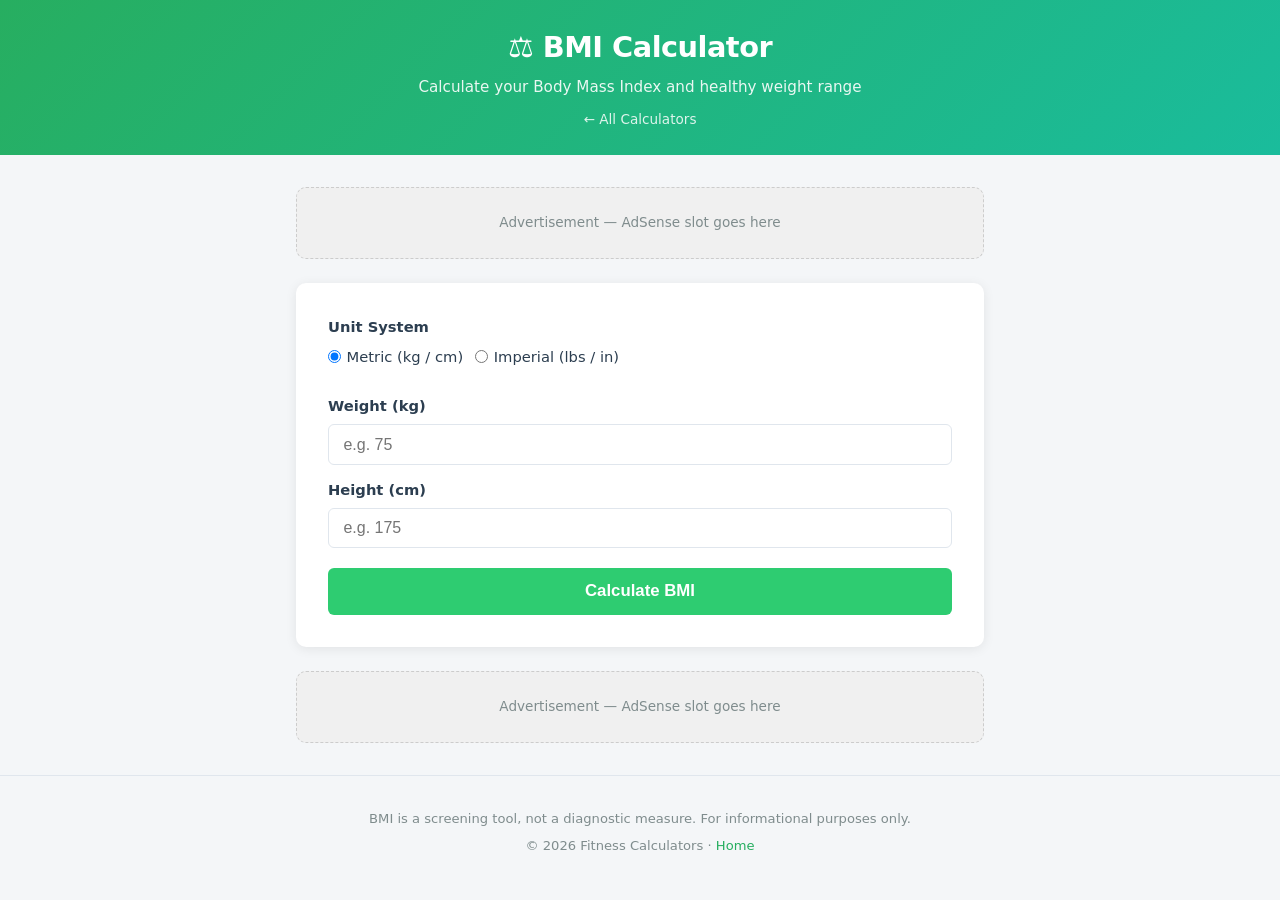
==== bmi.html @ 4537faa9 "Initial commit: 10 fitness calculators (TDEE, BMI, macros, body fat, etc.) Co-Authored-By: Claude So" ====
<!DOCTYPE html>
<html lang="en">
<head>
  <meta charset="UTF-8" />
  <meta name="viewport" content="width=device-width, initial-scale=1.0" />
  <title>BMI Calculator — Body Mass Index</title>
  <meta name="description" content="Calculate your Body Mass Index (BMI) and see which category you fall into — underweight, normal, overweight, or obese." />
  <link rel="stylesheet" href="style.css" />
  <style>
    .bmi-scale {
      display: flex;
      border-radius: 6px;
      overflow: hidden;
      height: 12px;
      margin: 1rem 0 0.4rem;
    }
    .bmi-scale div { flex: 1; }
    .bmi-scale .under   { background: #3498db; }
    .bmi-scale .normal  { background: var(--primary); }
    .bmi-scale .over    { background: #e67e22; }
    .bmi-scale .obese   { background: #e74c3c; }
    .bmi-labels {
      display: flex;
      font-size: 0.72rem;
      color: var(--text-muted);
      justify-content: space-between;
    }
    .category-badge {
      display: inline-block;
      padding: 0.3rem 0.9rem;
      border-radius: 20px;
      font-weight: 700;
      font-size: 0.9rem;
      margin-top: 0.6rem;
    }
  </style>
</head>
<body>

  <header>
    <h1>⚖️ BMI Calculator</h1>
    <p>Calculate your Body Mass Index and healthy weight range</p>
    <a class="home-link" href="index.html">← All Calculators</a>
  </header>

  <main>

    <div class="ad-slot">Advertisement — AdSense slot goes here</div>

    <div class="card">
      <div class="form-group">
        <label>Unit System</label>
        <div class="radio-group">
          <label><input type="radio" name="units" value="metric" checked /> Metric (kg / cm)</label>
          <label><input type="radio" name="units" value="imperial" /> Imperial (lbs / in)</label>
        </div>
      </div>

      <div class="form-group" id="metric-fields">
        <label for="weight-kg">Weight (kg)</label>
        <input type="number" id="weight-kg" placeholder="e.g. 75" min="20" max="400" />
        <label for="height-cm" style="margin-top:0.8rem;">Height (cm)</label>
        <input type="number" id="height-cm" placeholder="e.g. 175" min="100" max="250" />
      </div>

      <div class="form-group" id="imperial-fields" style="display:none;">
        <label for="weight-lbs">Weight (lbs)</label>
        <input type="number" id="weight-lbs" placeholder="e.g. 165" min="44" max="880" />
        <label for="height-in" style="margin-top:0.8rem;">Height (inches)</label>
        <input type="number" id="height-in" placeholder="e.g. 69" min="40" max="100" />
      </div>

      <button class="calc-btn" onclick="calculate()">Calculate BMI</button>

      <div class="result" id="result">
        <h2>Your BMI</h2>
        <div class="big-number" id="bmi-out">—</div>
        <div id="category-badge" class="category-badge">—</div>

        <div class="bmi-scale">
          <div class="under"></div>
          <div class="normal"></div>
          <div class="over"></div>
          <div class="obese"></div>
        </div>
        <div class="bmi-labels">
          <span>Underweight<br>&lt;18.5</span>
          <span style="text-align:center;">Normal<br>18.5–24.9</span>
          <span style="text-align:center;">Overweight<br>25–29.9</span>
          <span style="text-align:right;">Obese<br>30+</span>
        </div>

        <div class="result-grid" style="margin-top:1.2rem;">
          <div class="result-item">
            <div class="label">Healthy Weight Range</div>
            <div class="value" id="healthy-range" style="font-size:1.1rem;">—</div>
            <div class="label" id="healthy-unit">kg</div>
          </div>
          <div class="result-item">
            <div class="label">Your BMI</div>
            <div class="value" id="bmi-repeat">—</div>
            <div class="label">kg/m²</div>
          </div>
        </div>
      </div>
    </div>

    <div class="ad-slot">Advertisement — AdSense slot goes here</div>

  </main>

  <footer>
    <p>BMI is a screening tool, not a diagnostic measure. For informational purposes only.</p>
    <p style="margin-top:0.4rem;">© 2026 Fitness Calculators · <a href="index.html">Home</a></p>
  </footer>

  <script>
    document.querySelectorAll('input[name="units"]').forEach(r => {
      r.addEventListener('change', () => {
        const imp = r.value === 'imperial';
        document.getElementById('metric-fields').style.display = imp ? 'none' : '';
        document.getElementById('imperial-fields').style.display = imp ? '' : 'none';
      });
    });

    function calculate() {
      const units = document.querySelector('input[name="units"]:checked').value;
      let kg, cm;
      if (units === 'metric') {
        kg = parseFloat(document.getElementById('weight-kg').value);
        cm = parseFloat(document.getElementById('height-cm').value);
      } else {
        kg = parseFloat(document.getElementById('weight-lbs').value) * 0.453592;
        cm = parseFloat(document.getElementById('height-in').value) * 2.54;
      }

      if (!kg || !cm || kg <= 0 || cm <= 0) {
        alert('Please enter valid weight and height.');
        return;
      }

      const hM = cm / 100;
      const bmi = kg / (hM * hM);

      let category, color;
      if (bmi < 18.5)      { category = 'Underweight'; color = '#3498db'; }
      else if (bmi < 25)   { category = 'Normal Weight'; color = '#27ae60'; }
      else if (bmi < 30)   { category = 'Overweight'; color = '#e67e22'; }
      else                 { category = 'Obese'; color = '#e74c3c'; }

      // Healthy weight range for this height
      const minKg = 18.5 * hM * hM;
      const maxKg = 24.9 * hM * hM;

      let rangeText, unitLabel;
      if (units === 'metric') {
        rangeText = minKg.toFixed(1) + ' – ' + maxKg.toFixed(1);
        unitLabel = 'kg';
      } else {
        rangeText = (minKg * 2.20462).toFixed(1) + ' – ' + (maxKg * 2.20462).toFixed(1);
        unitLabel = 'lbs';
      }

      document.getElementById('bmi-out').textContent = bmi.toFixed(1);
      document.getElementById('bmi-repeat').textContent = bmi.toFixed(1);

      const badge = document.getElementById('category-badge');
      badge.textContent = category;
      badge.style.background = color + '22';
      badge.style.color = color;

      document.getElementById('healthy-range').textContent = rangeText;
      document.getElementById('healthy-unit').textContent = unitLabel;
      document.getElementById('result').classList.add('show');
    }
  </script>

</body>
</html>
---- style.css ----
/* ===== RESET & BASE ===== */
*, *::before, *::after {
  box-sizing: border-box;
  margin: 0;
  padding: 0;
}

:root {
  --primary: #2ecc71;
  --primary-dark: #27ae60;
  --accent: #1abc9c;
  --bg: #f4f6f8;
  --surface: #ffffff;
  --text: #2c3e50;
  --text-muted: #7f8c8d;
  --border: #e0e6ed;
  --shadow: 0 2px 12px rgba(0, 0, 0, 0.08);
  --radius: 10px;
  --max-width: 720px;
}

body {
  font-family: 'Segoe UI', system-ui, -apple-system, sans-serif;
  background: var(--bg);
  color: var(--text);
  line-height: 1.6;
  min-height: 100vh;
}

/* ===== HEADER ===== */
header {
  background: linear-gradient(135deg, var(--primary-dark), var(--accent));
  color: #fff;
  padding: 1.5rem 1rem;
  text-align: center;
}

header h1 {
  font-size: 1.8rem;
  font-weight: 700;
  letter-spacing: -0.5px;
}

header p {
  margin-top: 0.3rem;
  opacity: 0.9;
  font-size: 0.95rem;
}

header a.home-link {
  display: inline-block;
  margin-top: 0.6rem;
  color: rgba(255,255,255,0.85);
  font-size: 0.85rem;
  text-decoration: none;
}

header a.home-link:hover {
  color: #fff;
  text-decoration: underline;
}

/* ===== MAIN LAYOUT ===== */
main {
  max-width: var(--max-width);
  margin: 2rem auto;
  padding: 0 1rem;
}

/* ===== CARD ===== */
.card {
  background: var(--surface);
  border-radius: var(--radius);
  box-shadow: var(--shadow);
  padding: 2rem;
  margin-bottom: 1.5rem;
}

/* ===== FORM ELEMENTS ===== */
.form-group {
  margin-bottom: 1.2rem;
}

label {
  display: block;
  font-weight: 600;
  margin-bottom: 0.4rem;
  font-size: 0.92rem;
  color: var(--text);
}

input[type="number"],
input[type="text"],
select {
  width: 100%;
  padding: 0.65rem 0.9rem;
  border: 1.5px solid var(--border);
  border-radius: 6px;
  font-size: 1rem;
  color: var(--text);
  background: #fff;
  transition: border-color 0.2s;
}

input[type="number"]:focus,
input[type="text"]:focus,
select:focus {
  outline: none;
  border-color: var(--primary);
}

/* ===== RADIO / TOGGLE ===== */
.radio-group {
  display: flex;
  gap: 0.75rem;
  flex-wrap: wrap;
}

.radio-group label {
  font-weight: 400;
  display: flex;
  align-items: center;
  gap: 0.35rem;
  cursor: pointer;
}

/* ===== BUTTON ===== */
button.calc-btn {
  display: block;
  width: 100%;
  padding: 0.85rem;
  background: var(--primary);
  color: #fff;
  border: none;
  border-radius: 6px;
  font-size: 1.05rem;
  font-weight: 700;
  cursor: pointer;
  transition: background 0.2s;
  margin-top: 0.5rem;
}

button.calc-btn:hover {
  background: var(--primary-dark);
}

/* ===== RESULT BOX ===== */
.result {
  display: none;
  background: linear-gradient(135deg, #eafaf1, #d5f5e3);
  border-left: 4px solid var(--primary);
  border-radius: var(--radius);
  padding: 1.4rem 1.6rem;
  margin-top: 1.5rem;
}

.result.show {
  display: block;
}

.result h2 {
  font-size: 1rem;
  color: var(--text-muted);
  margin-bottom: 0.5rem;
  font-weight: 600;
  text-transform: uppercase;
  letter-spacing: 0.05em;
}

.result .big-number {
  font-size: 2.4rem;
  font-weight: 800;
  color: var(--primary-dark);
  line-height: 1.1;
}

.result .sub {
  font-size: 0.9rem;
  color: var(--text-muted);
  margin-top: 0.4rem;
}

.result-grid {
  display: grid;
  grid-template-columns: repeat(auto-fit, minmax(140px, 1fr));
  gap: 1rem;
  margin-top: 0.75rem;
}

.result-item {
  text-align: center;
  background: #fff;
  border-radius: 8px;
  padding: 0.9rem 0.5rem;
}

.result-item .label {
  font-size: 0.78rem;
  color: var(--text-muted);
  text-transform: uppercase;
  letter-spacing: 0.06em;
}

.result-item .value {
  font-size: 1.5rem;
  font-weight: 800;
  color: var(--primary-dark);
}

/* ===== AD PLACEHOLDER ===== */
.ad-slot {
  background: #f0f0f0;
  border: 1px dashed #ccc;
  border-radius: var(--radius);
  text-align: center;
  padding: 1.5rem;
  color: var(--text-muted);
  font-size: 0.85rem;
  margin-bottom: 1.5rem;
}

/* ===== HOMEPAGE GRID ===== */
.calc-grid {
  display: grid;
  grid-template-columns: repeat(auto-fill, minmax(200px, 1fr));
  gap: 1.2rem;
  margin-top: 1.5rem;
}

.calc-card {
  background: var(--surface);
  border-radius: var(--radius);
  box-shadow: var(--shadow);
  padding: 1.4rem 1.2rem;
  text-align: center;
  text-decoration: none;
  color: var(--text);
  transition: transform 0.15s, box-shadow 0.15s;
  border-top: 3px solid var(--primary);
}

.calc-card:hover {
  transform: translateY(-3px);
  box-shadow: 0 6px 20px rgba(0,0,0,0.12);
}

.calc-card .icon {
  font-size: 2.2rem;
  margin-bottom: 0.6rem;
}

.calc-card h2 {
  font-size: 0.95rem;
  font-weight: 700;
}

.calc-card p {
  font-size: 0.8rem;
  color: var(--text-muted);
  margin-top: 0.3rem;
}

/* ===== FOOTER ===== */
footer {
  text-align: center;
  padding: 2rem 1rem;
  font-size: 0.82rem;
  color: var(--text-muted);
  border-top: 1px solid var(--border);
  margin-top: 2rem;
}

footer a {
  color: var(--primary-dark);
  text-decoration: none;
}

footer a:hover {
  text-decoration: underline;
}

/* ===== RESPONSIVE ===== */
@media (max-width: 480px) {
  header h1 { font-size: 1.4rem; }
  .card { padding: 1.3rem; }
  .result .big-number { font-size: 1.9rem; }
}
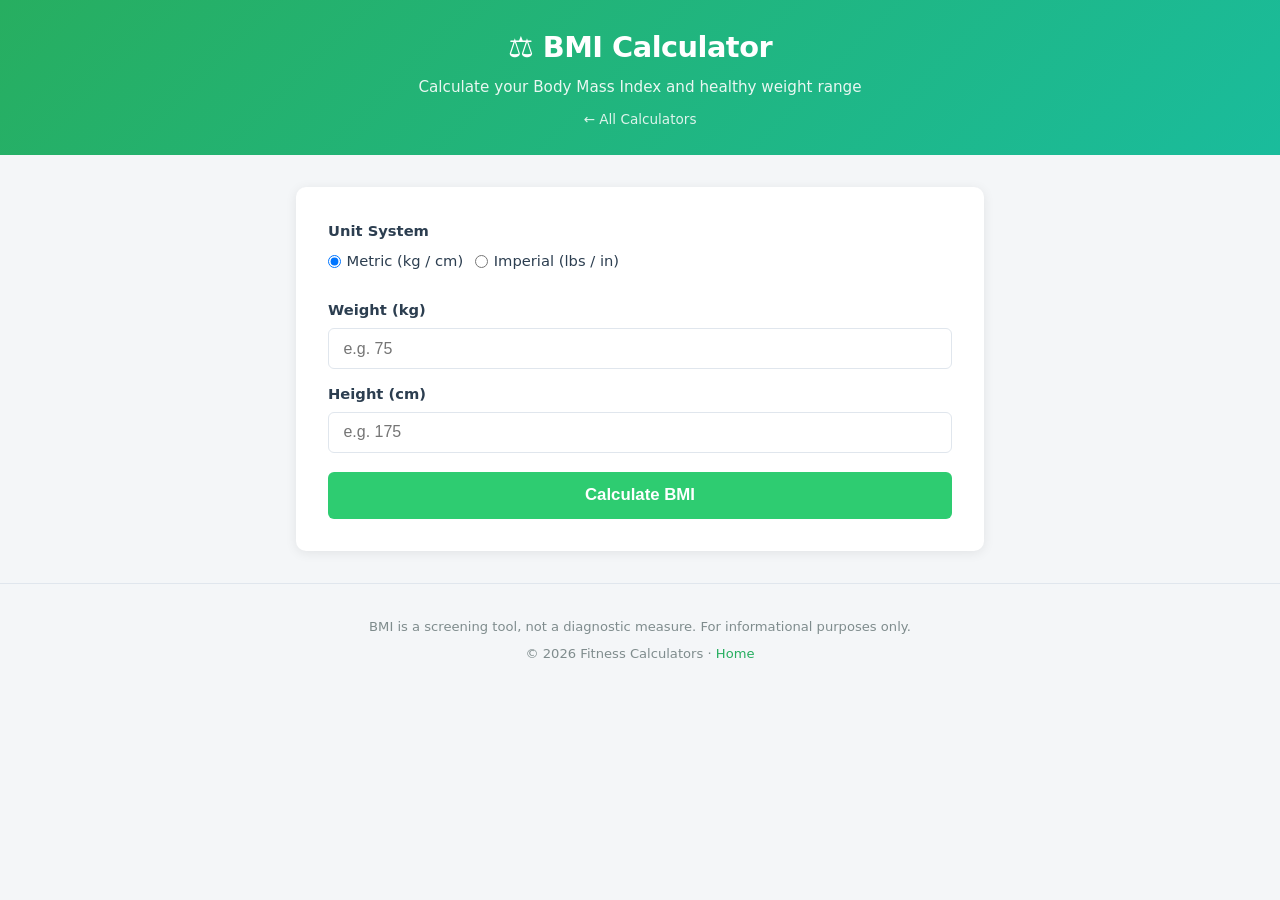
==== commit acc4e140: "Remove ad slot placeholder divs from all pages Co-Authored-By: Claude Sonnet 4.6 <noreply@anthropic." ====
--- a/bmi.html
+++ b/bmi.html
@@ -6,6 +6,7 @@
   <title>BMI Calculator — Body Mass Index</title>
   <meta name="description" content="Calculate your Body Mass Index (BMI) and see which category you fall into — underweight, normal, overweight, or obese." />
   <link rel="stylesheet" href="style.css" />
+  <script async src="https://pagead2.googlesyndication.com/pagead/js/adsbygoogle.js?client=ca-pub-2884063454198300" crossorigin="anonymous"></script>
   <style>
     .bmi-scale {
       display: flex;
@@ -45,7 +46,6 @@
 
   <main>
 
-    <div class="ad-slot">Advertisement — AdSense slot goes here</div>
 
     <div class="card">
       <div class="form-group">
@@ -105,7 +105,6 @@
       </div>
     </div>
 
-    <div class="ad-slot">Advertisement — AdSense slot goes here</div>
 
   </main>
 
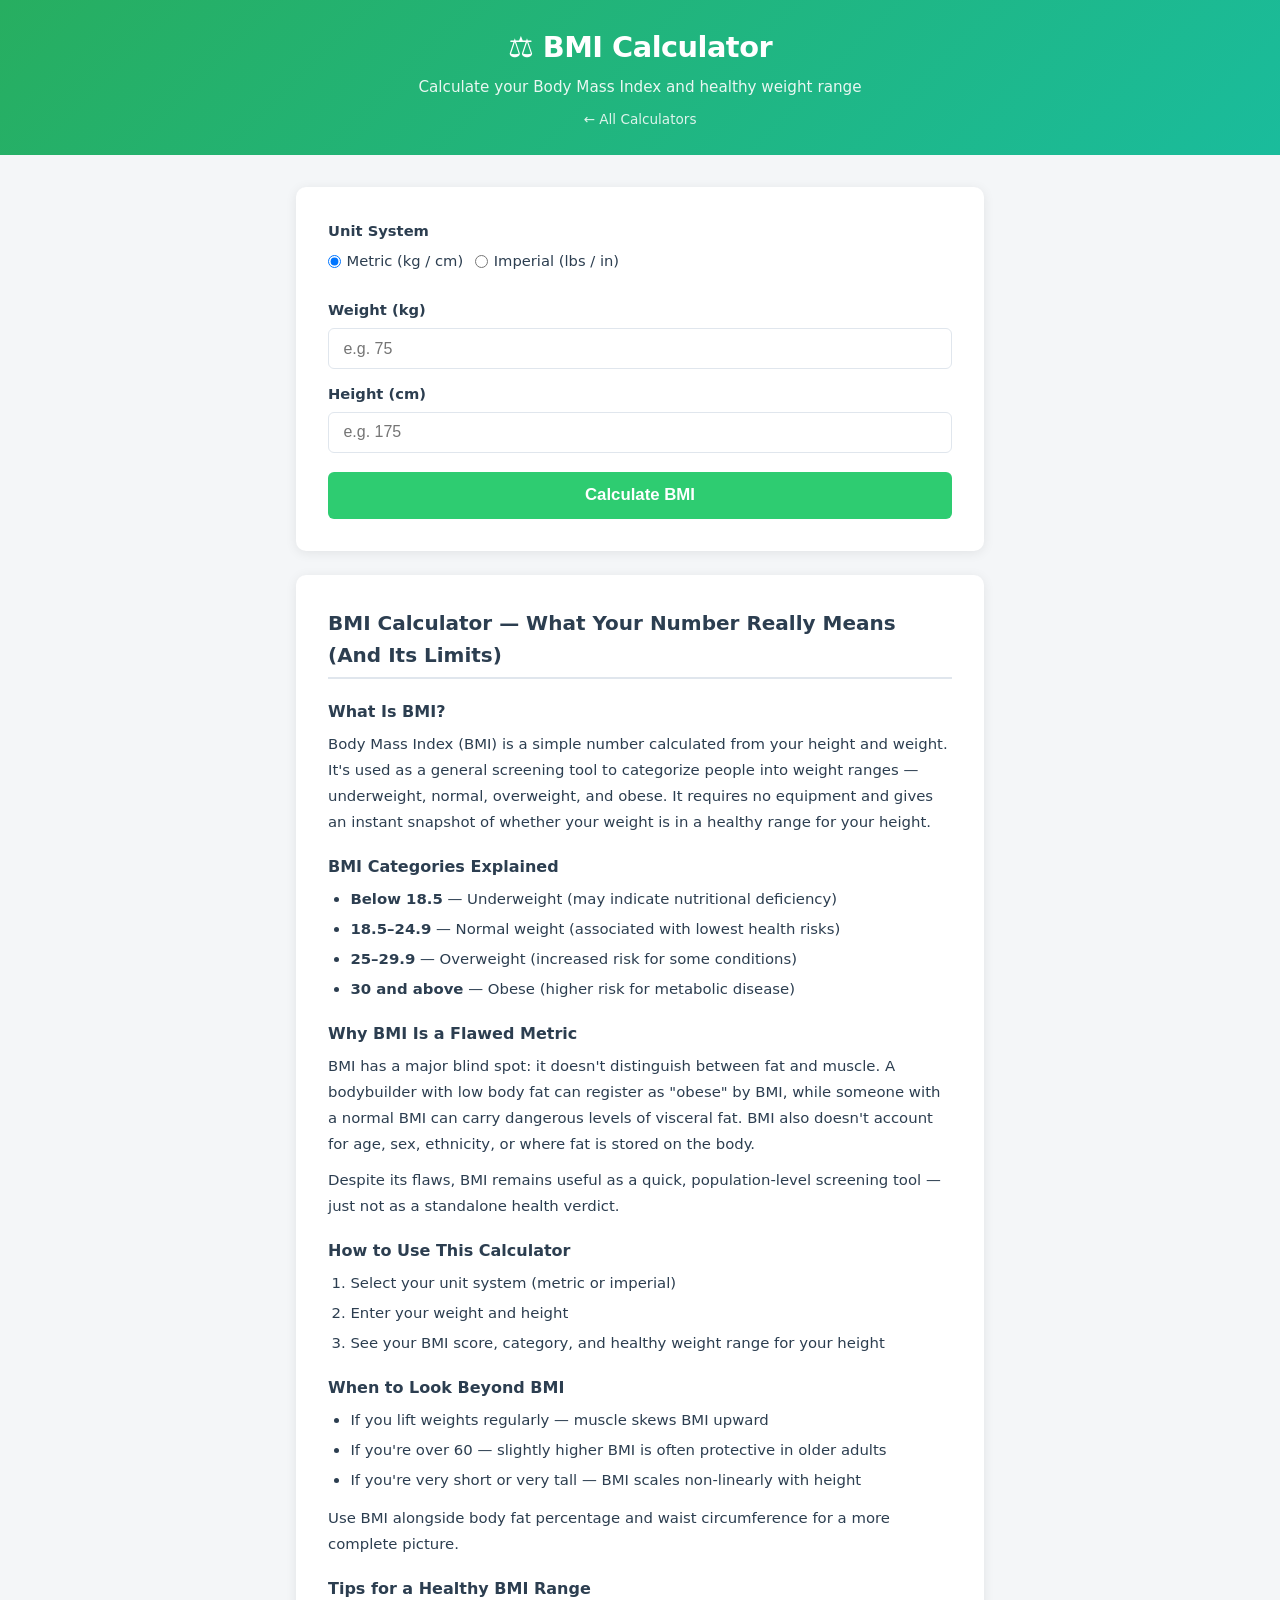
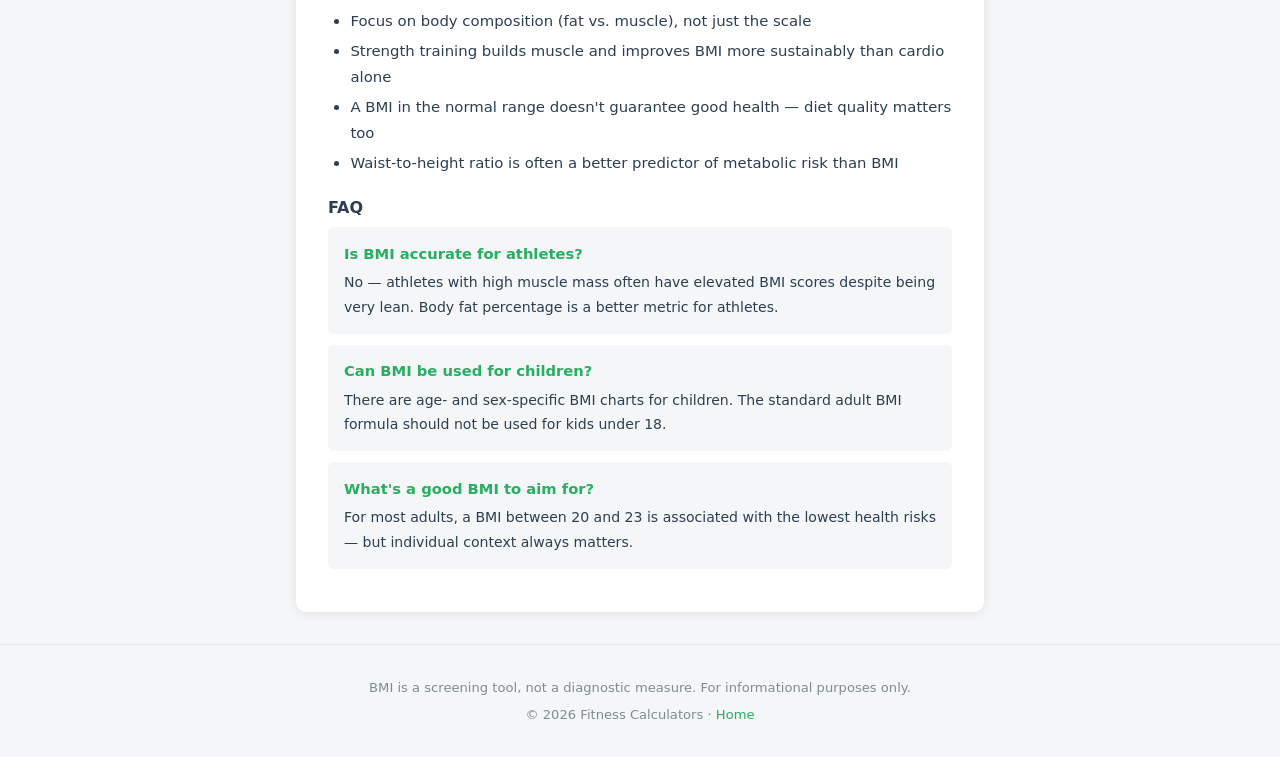
==== commit 7f525e6e: "Add SEO description sections to all 10 calculator pages Co-Authored-By: Claude Sonnet 4.6 <noreply@a" ====
--- a/bmi.html
+++ b/bmi.html
@@ -106,6 +106,62 @@
     </div>
 
 
+    <div class="seo-section">
+      <h2>BMI Calculator — What Your Number Really Means (And Its Limits)</h2>
+
+      <h3>What Is BMI?</h3>
+      <p>Body Mass Index (BMI) is a simple number calculated from your height and weight. It's used as a general screening tool to categorize people into weight ranges — underweight, normal, overweight, and obese. It requires no equipment and gives an instant snapshot of whether your weight is in a healthy range for your height.</p>
+
+      <h3>BMI Categories Explained</h3>
+      <ul>
+        <li><strong>Below 18.5</strong> — Underweight (may indicate nutritional deficiency)</li>
+        <li><strong>18.5–24.9</strong> — Normal weight (associated with lowest health risks)</li>
+        <li><strong>25–29.9</strong> — Overweight (increased risk for some conditions)</li>
+        <li><strong>30 and above</strong> — Obese (higher risk for metabolic disease)</li>
+      </ul>
+
+      <h3>Why BMI Is a Flawed Metric</h3>
+      <p>BMI has a major blind spot: it doesn't distinguish between fat and muscle. A bodybuilder with low body fat can register as "obese" by BMI, while someone with a normal BMI can carry dangerous levels of visceral fat. BMI also doesn't account for age, sex, ethnicity, or where fat is stored on the body.</p>
+      <p>Despite its flaws, BMI remains useful as a quick, population-level screening tool — just not as a standalone health verdict.</p>
+
+      <h3>How to Use This Calculator</h3>
+      <ol>
+        <li>Select your unit system (metric or imperial)</li>
+        <li>Enter your weight and height</li>
+        <li>See your BMI score, category, and healthy weight range for your height</li>
+      </ol>
+
+      <h3>When to Look Beyond BMI</h3>
+      <ul>
+        <li>If you lift weights regularly — muscle skews BMI upward</li>
+        <li>If you're over 60 — slightly higher BMI is often protective in older adults</li>
+        <li>If you're very short or very tall — BMI scales non-linearly with height</li>
+      </ul>
+      <p>Use BMI alongside body fat percentage and waist circumference for a more complete picture.</p>
+
+      <h3>Tips for a Healthy BMI Range</h3>
+      <ul>
+        <li>Focus on body composition (fat vs. muscle), not just the scale</li>
+        <li>Strength training builds muscle and improves BMI more sustainably than cardio alone</li>
+        <li>A BMI in the normal range doesn't guarantee good health — diet quality matters too</li>
+        <li>Waist-to-height ratio is often a better predictor of metabolic risk than BMI</li>
+      </ul>
+
+      <h3>FAQ</h3>
+      <div class="faq-item">
+        <strong>Is BMI accurate for athletes?</strong>
+        <p>No — athletes with high muscle mass often have elevated BMI scores despite being very lean. Body fat percentage is a better metric for athletes.</p>
+      </div>
+      <div class="faq-item">
+        <strong>Can BMI be used for children?</strong>
+        <p>There are age- and sex-specific BMI charts for children. The standard adult BMI formula should not be used for kids under 18.</p>
+      </div>
+      <div class="faq-item">
+        <strong>What's a good BMI to aim for?</strong>
+        <p>For most adults, a BMI between 20 and 23 is associated with the lowest health risks — but individual context always matters.</p>
+      </div>
+    </div>
+
   </main>
 
   <footer>
--- a/style.css
+++ b/style.css
@@ -279,6 +279,70 @@
   text-decoration: underline;
 }
 
+/* ===== SEO CONTENT SECTION ===== */
+.seo-section {
+  background: var(--surface);
+  border-radius: var(--radius);
+  box-shadow: var(--shadow);
+  padding: 2rem;
+  margin-bottom: 1.5rem;
+}
+
+.seo-section h2 {
+  font-size: 1.25rem;
+  font-weight: 700;
+  color: var(--text);
+  margin-top: 1.6rem;
+  margin-bottom: 0.6rem;
+  padding-bottom: 0.4rem;
+  border-bottom: 2px solid var(--border);
+}
+
+.seo-section h2:first-child { margin-top: 0; }
+
+.seo-section h3 {
+  font-size: 1rem;
+  font-weight: 700;
+  color: var(--text);
+  margin-top: 1.2rem;
+  margin-bottom: 0.4rem;
+}
+
+.seo-section p {
+  font-size: 0.93rem;
+  line-height: 1.75;
+  color: var(--text);
+  margin-bottom: 0.6rem;
+}
+
+.seo-section ul,
+.seo-section ol {
+  padding-left: 1.4rem;
+  margin-bottom: 0.7rem;
+}
+
+.seo-section li {
+  font-size: 0.93rem;
+  line-height: 1.75;
+  margin-bottom: 0.25rem;
+}
+
+.seo-section .faq-item {
+  background: var(--bg);
+  border-radius: 6px;
+  padding: 0.9rem 1rem;
+  margin-bottom: 0.7rem;
+}
+
+.seo-section .faq-item strong {
+  display: block;
+  font-size: 0.92rem;
+  color: var(--primary-dark);
+  margin-bottom: 0.3rem;
+}
+
+.seo-section .faq-item p { margin-bottom: 0; font-size: 0.88rem; }
+
 /* ===== RESPONSIVE ===== */
 @media (max-width: 480px) {
   header h1 { font-size: 1.4rem; }
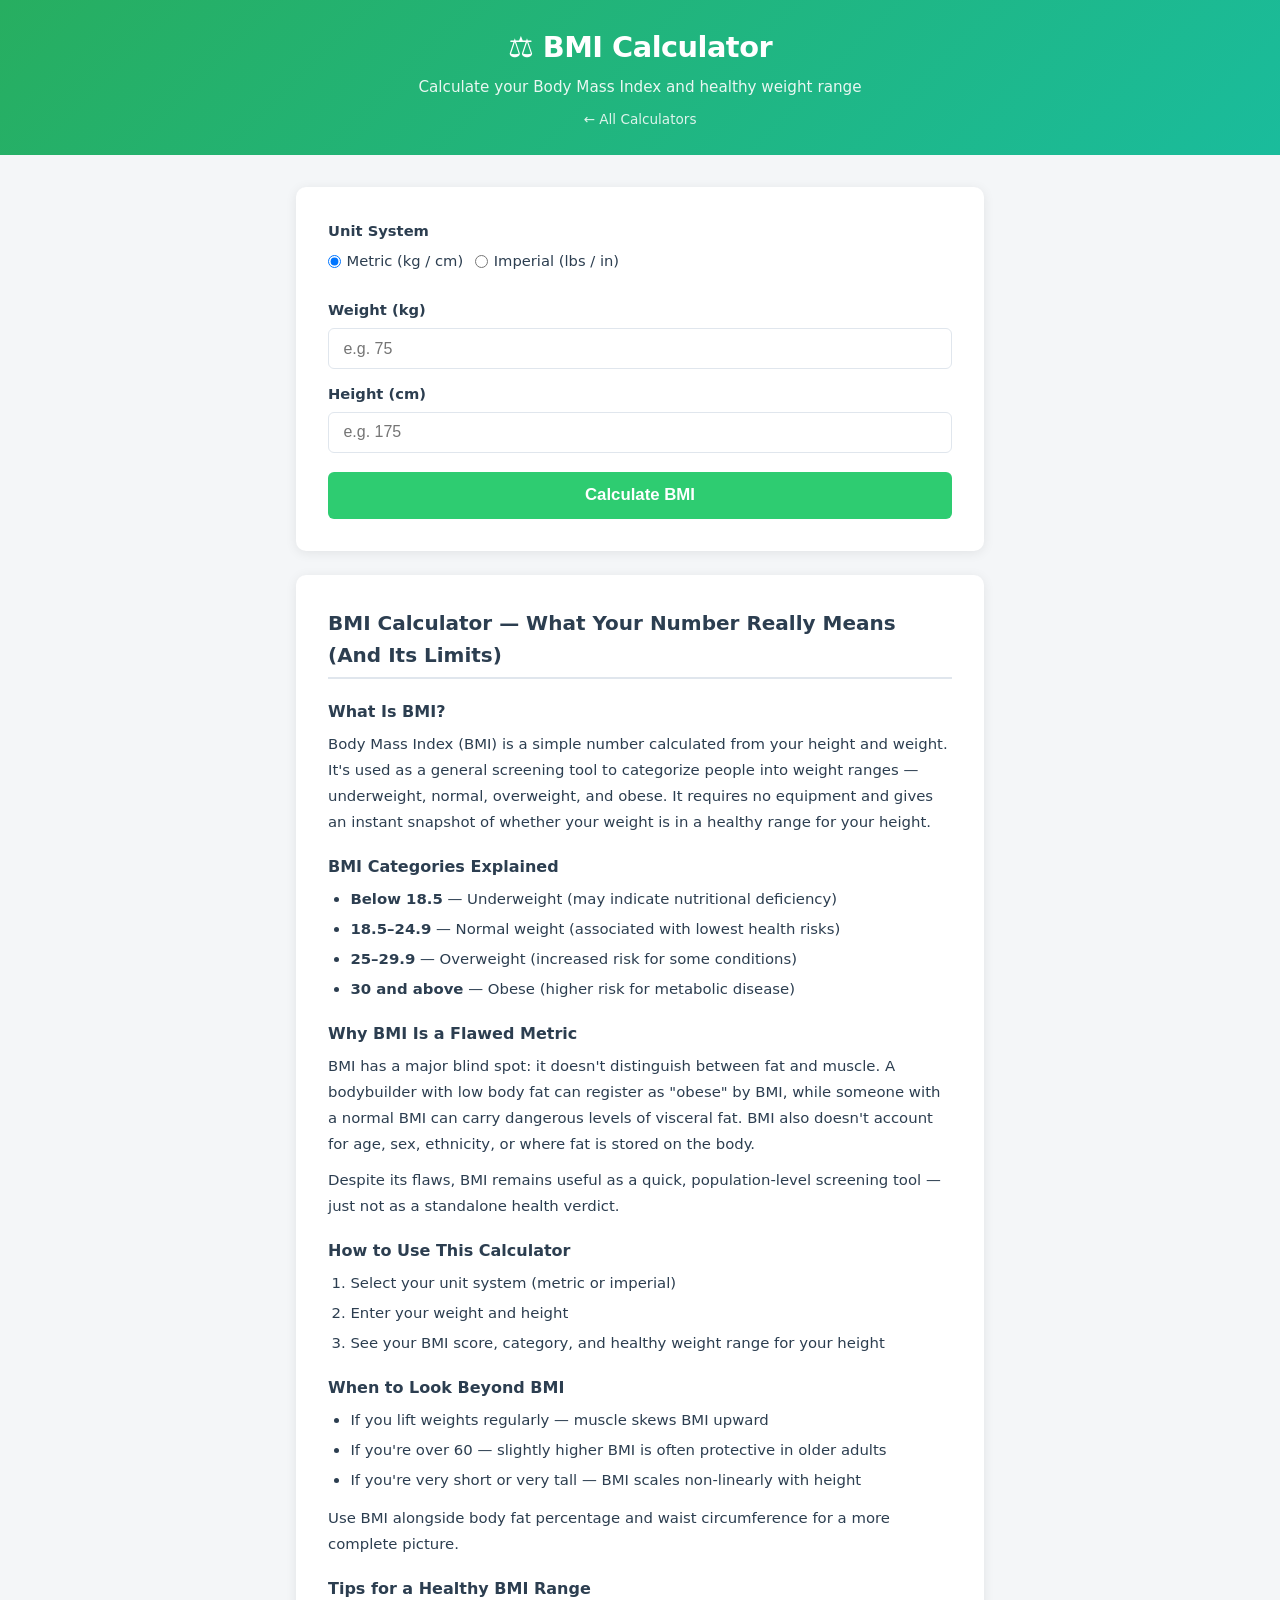
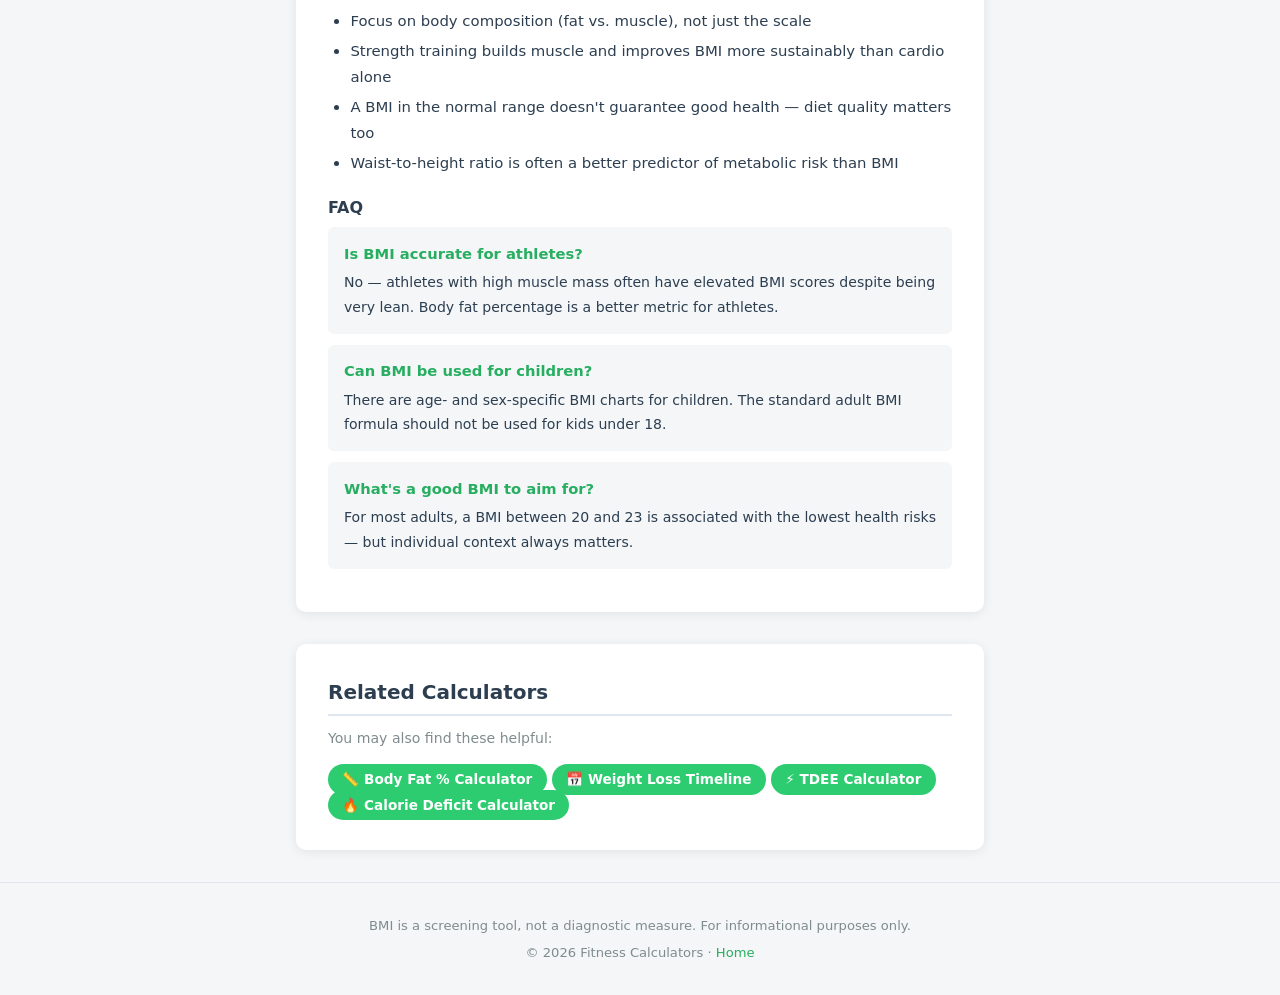
==== commit 50ff6a0b: "Turn homepage into SEO page and add related calculators to all pages Co-Authored-By: Claude Sonnet 4" ====
--- a/bmi.html
+++ b/bmi.html
@@ -164,6 +164,19 @@
 
   </main>
 
+  <div style="max-width:var(--max-width);margin:0 auto 1.5rem;padding:0 1rem;">
+    <div class="seo-section">
+      <h2>Related Calculators</h2>
+      <p style="color:var(--text-muted);font-size:0.88rem;margin-bottom:1rem;">You may also find these helpful:</p>
+      <div class="featured-links">
+        <a href="body-fat.html" style="background:var(--primary);color:#fff;padding:0.45rem 0.9rem;border-radius:20px;font-size:0.85rem;font-weight:600;text-decoration:none;">📏 Body Fat % Calculator</a>
+        <a href="weight-loss-timeline.html" style="background:var(--primary);color:#fff;padding:0.45rem 0.9rem;border-radius:20px;font-size:0.85rem;font-weight:600;text-decoration:none;">📅 Weight Loss Timeline</a>
+        <a href="tdee.html" style="background:var(--primary);color:#fff;padding:0.45rem 0.9rem;border-radius:20px;font-size:0.85rem;font-weight:600;text-decoration:none;">⚡ TDEE Calculator</a>
+        <a href="calorie-deficit.html" style="background:var(--primary);color:#fff;padding:0.45rem 0.9rem;border-radius:20px;font-size:0.85rem;font-weight:600;text-decoration:none;">🔥 Calorie Deficit Calculator</a>
+      </div>
+    </div>
+  </div>
+
   <footer>
     <p>BMI is a screening tool, not a diagnostic measure. For informational purposes only.</p>
     <p style="margin-top:0.4rem;">© 2026 Fitness Calculators · <a href="index.html">Home</a></p>
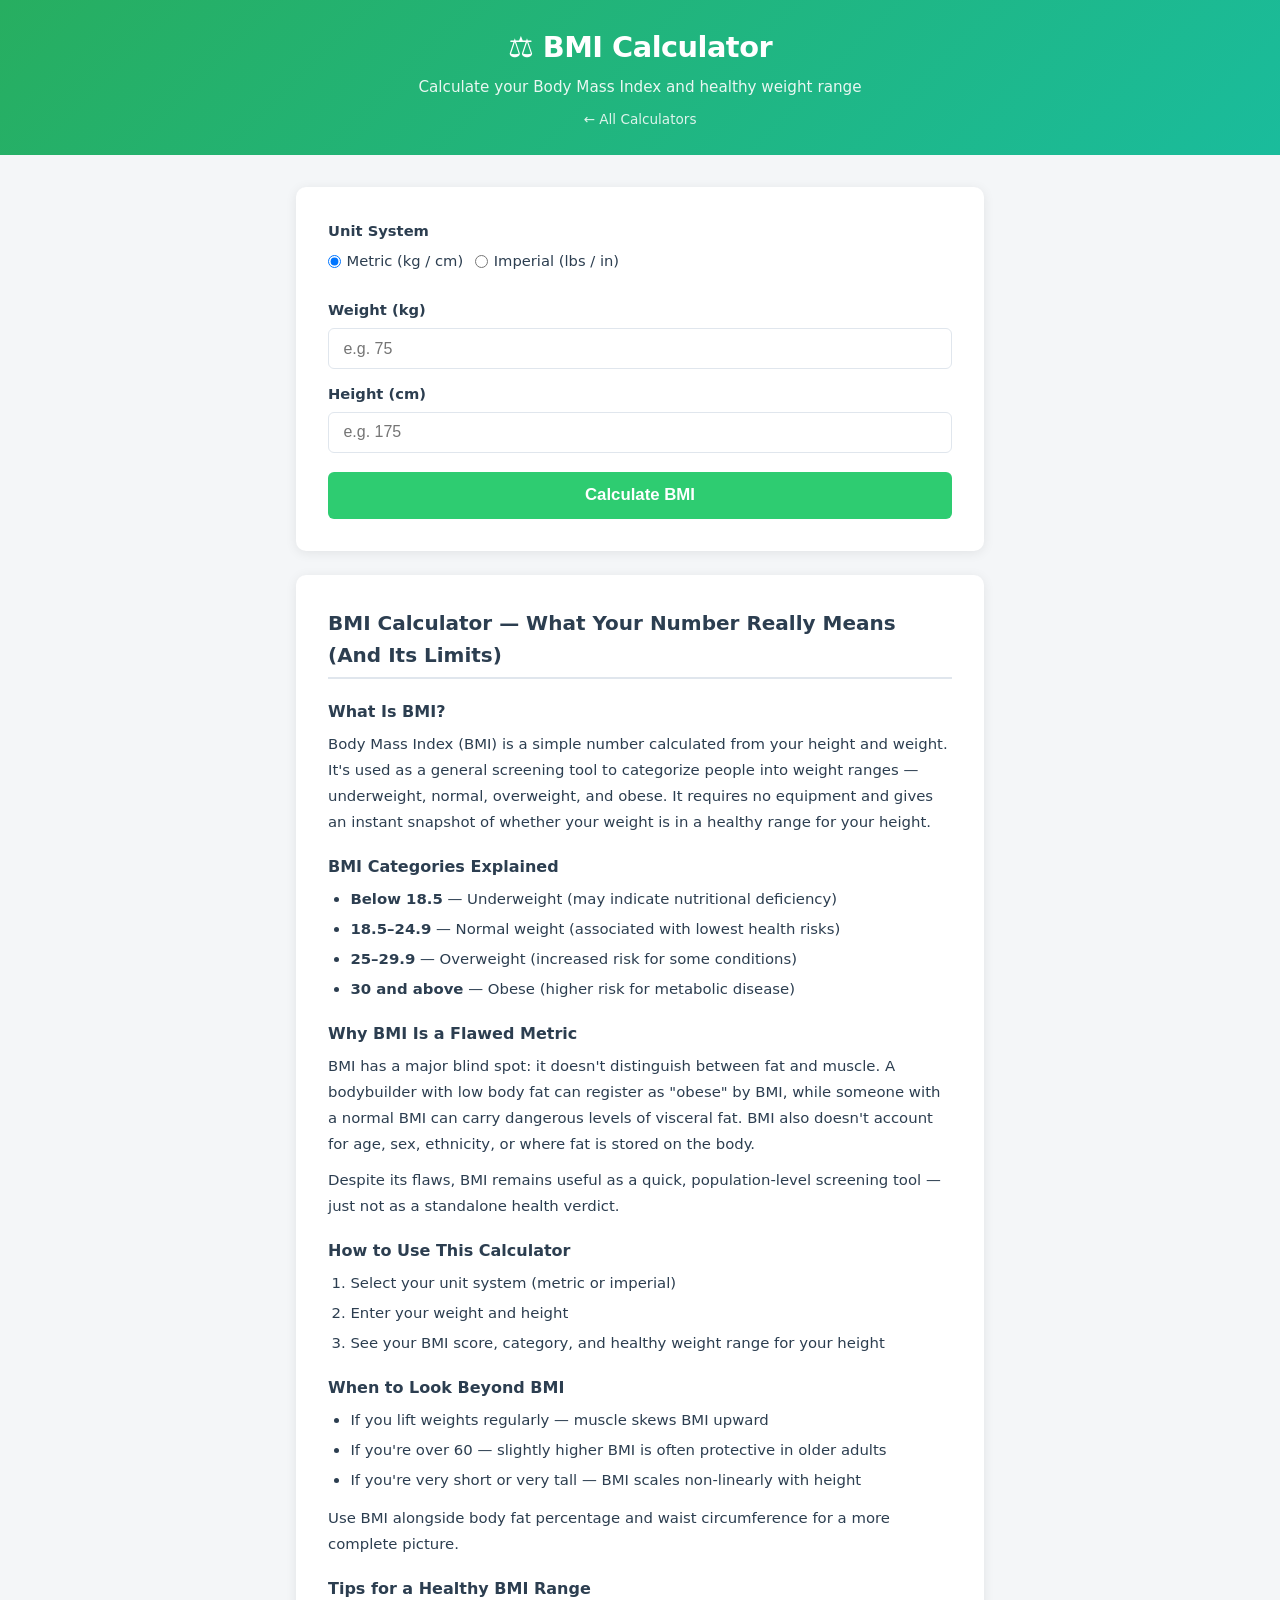
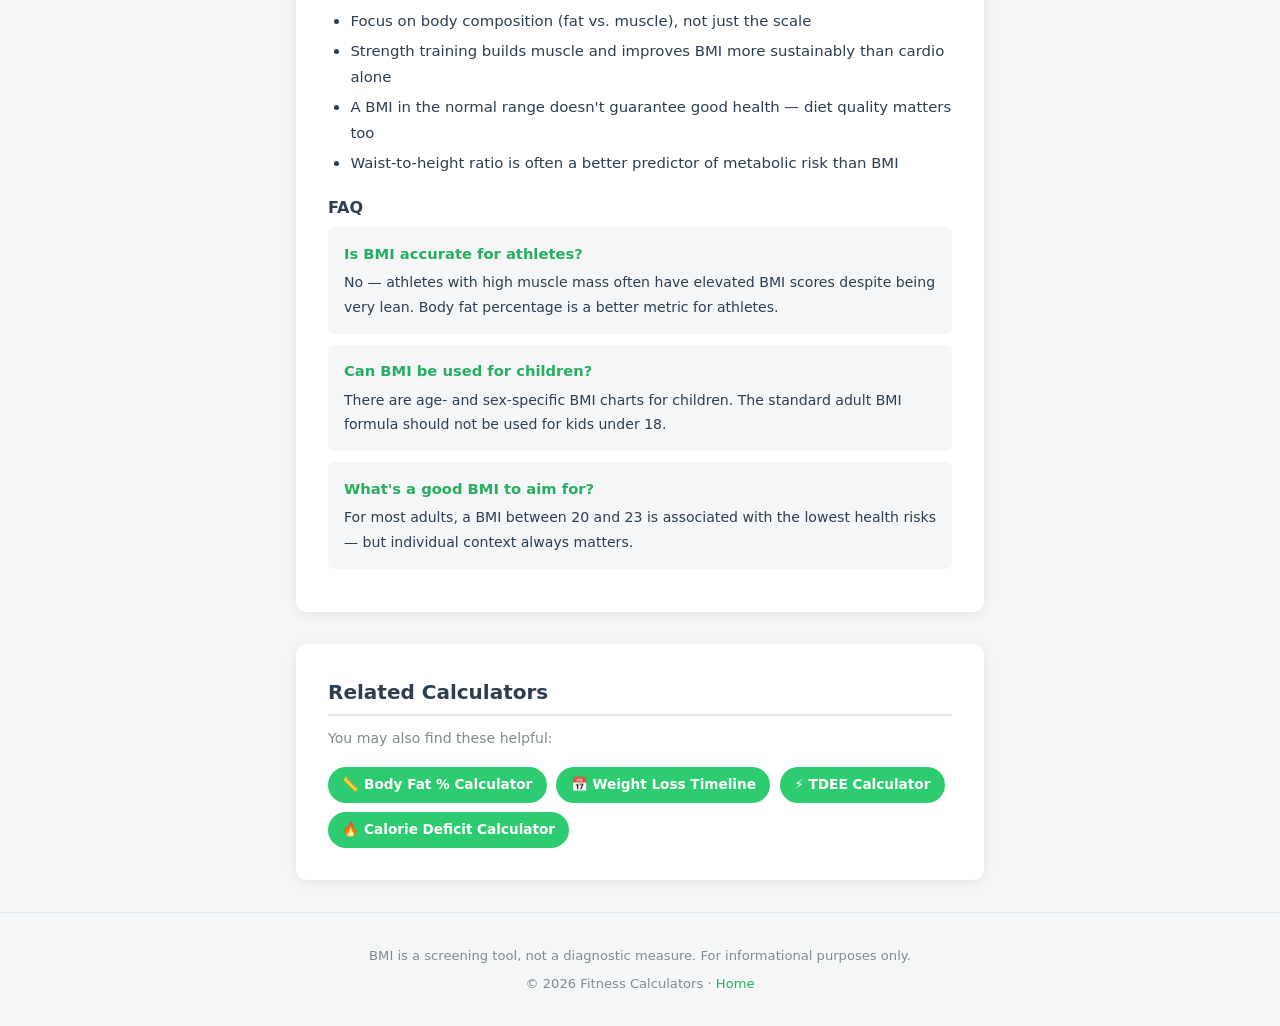
==== commit 26219be6: "Fix related calculator buttons wrapping on small screens Co-Authored-By: Claude Sonnet 4.6 <noreply@" ====
--- a/bmi.html
+++ b/bmi.html
@@ -169,10 +169,10 @@
       <h2>Related Calculators</h2>
       <p style="color:var(--text-muted);font-size:0.88rem;margin-bottom:1rem;">You may also find these helpful:</p>
       <div class="featured-links">
-        <a href="body-fat.html" style="background:var(--primary);color:#fff;padding:0.45rem 0.9rem;border-radius:20px;font-size:0.85rem;font-weight:600;text-decoration:none;">📏 Body Fat % Calculator</a>
-        <a href="weight-loss-timeline.html" style="background:var(--primary);color:#fff;padding:0.45rem 0.9rem;border-radius:20px;font-size:0.85rem;font-weight:600;text-decoration:none;">📅 Weight Loss Timeline</a>
-        <a href="tdee.html" style="background:var(--primary);color:#fff;padding:0.45rem 0.9rem;border-radius:20px;font-size:0.85rem;font-weight:600;text-decoration:none;">⚡ TDEE Calculator</a>
-        <a href="calorie-deficit.html" style="background:var(--primary);color:#fff;padding:0.45rem 0.9rem;border-radius:20px;font-size:0.85rem;font-weight:600;text-decoration:none;">🔥 Calorie Deficit Calculator</a>
+        <a href="body-fat.html" >📏 Body Fat % Calculator</a>
+        <a href="weight-loss-timeline.html" >📅 Weight Loss Timeline</a>
+        <a href="tdee.html" >⚡ TDEE Calculator</a>
+        <a href="calorie-deficit.html" >🔥 Calorie Deficit Calculator</a>
       </div>
     </div>
   </div>
--- a/style.css
+++ b/style.css
@@ -279,6 +279,28 @@
   text-decoration: underline;
 }
 
+/* ===== FEATURED LINKS (pill buttons) ===== */
+.featured-links {
+  display: flex;
+  flex-wrap: wrap;
+  gap: 0.6rem;
+  margin-top: 0.75rem;
+}
+
+.featured-links a {
+  display: inline-block;
+  padding: 0.45rem 0.9rem;
+  background: var(--primary);
+  color: #fff;
+  border-radius: 20px;
+  font-size: 0.85rem;
+  font-weight: 600;
+  text-decoration: none;
+  transition: background 0.2s;
+}
+
+.featured-links a:hover { background: var(--primary-dark); }
+
 /* ===== SEO CONTENT SECTION ===== */
 .seo-section {
   background: var(--surface);
